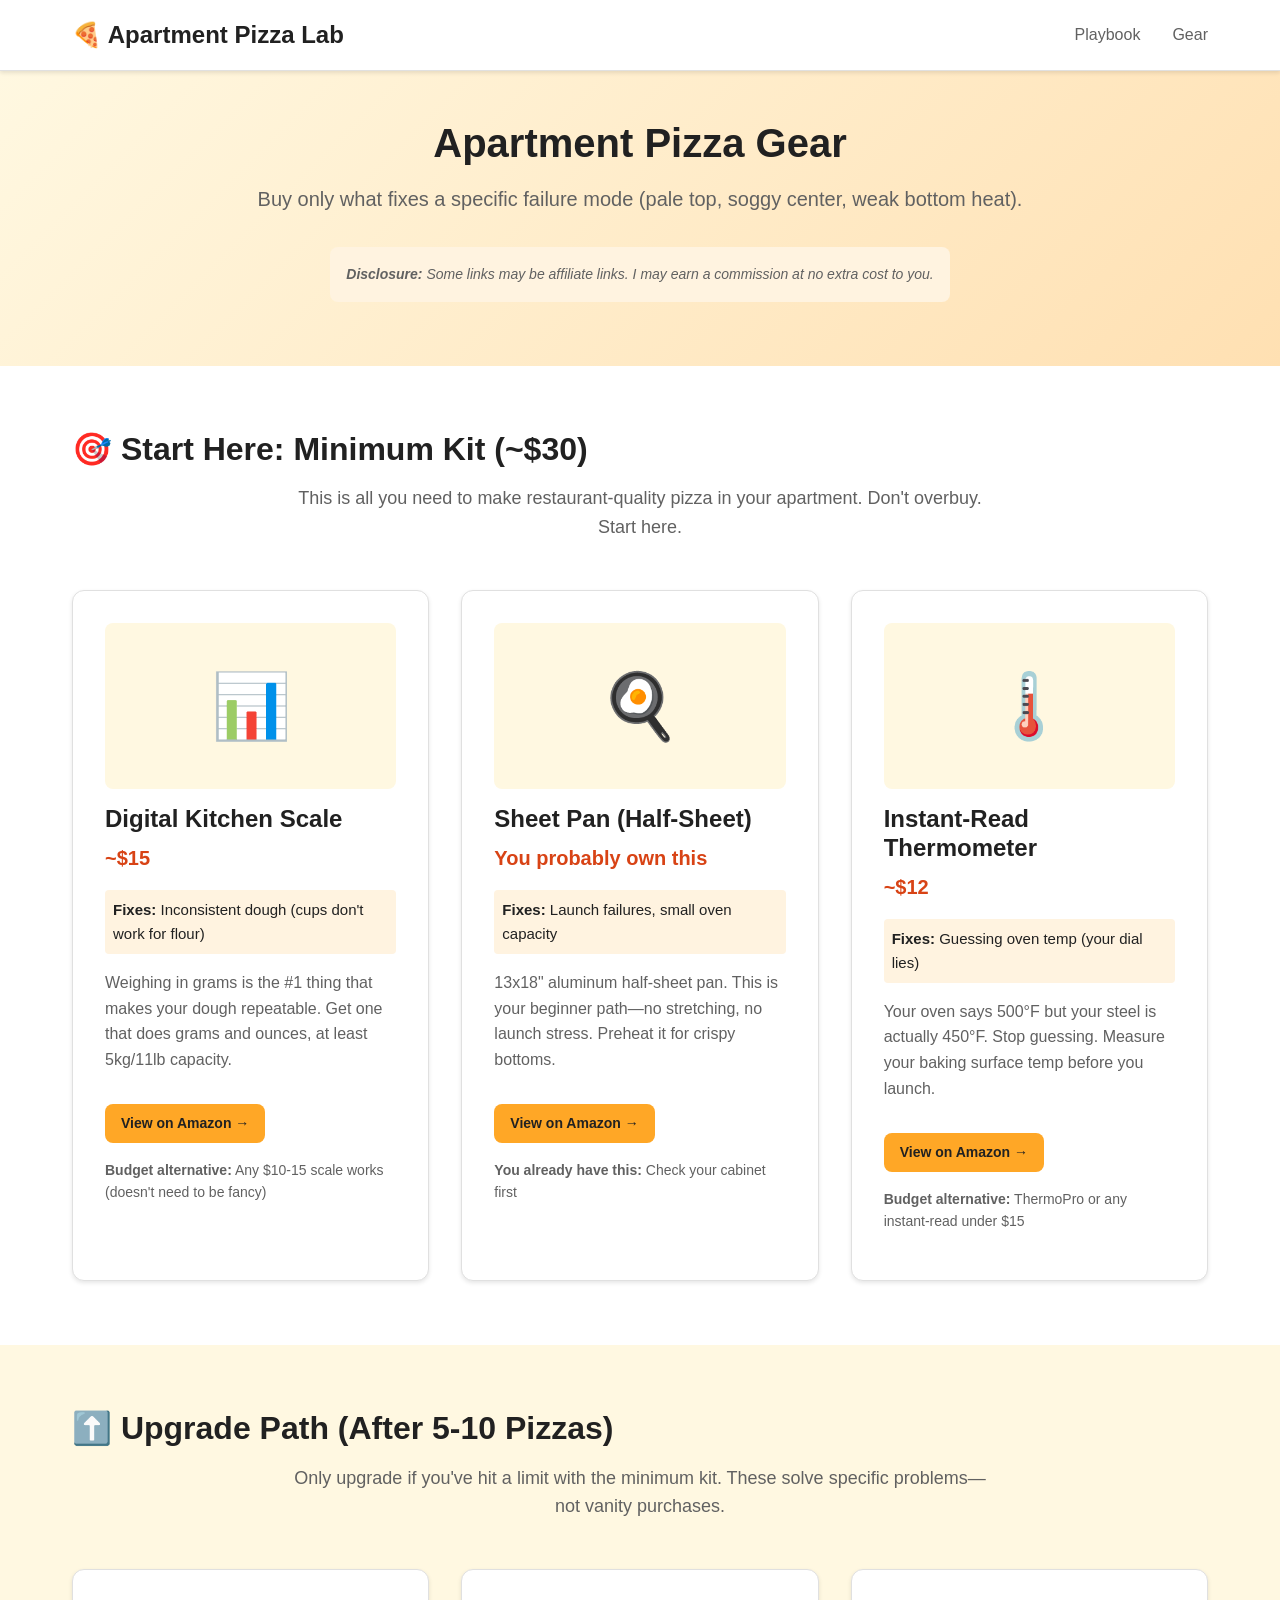
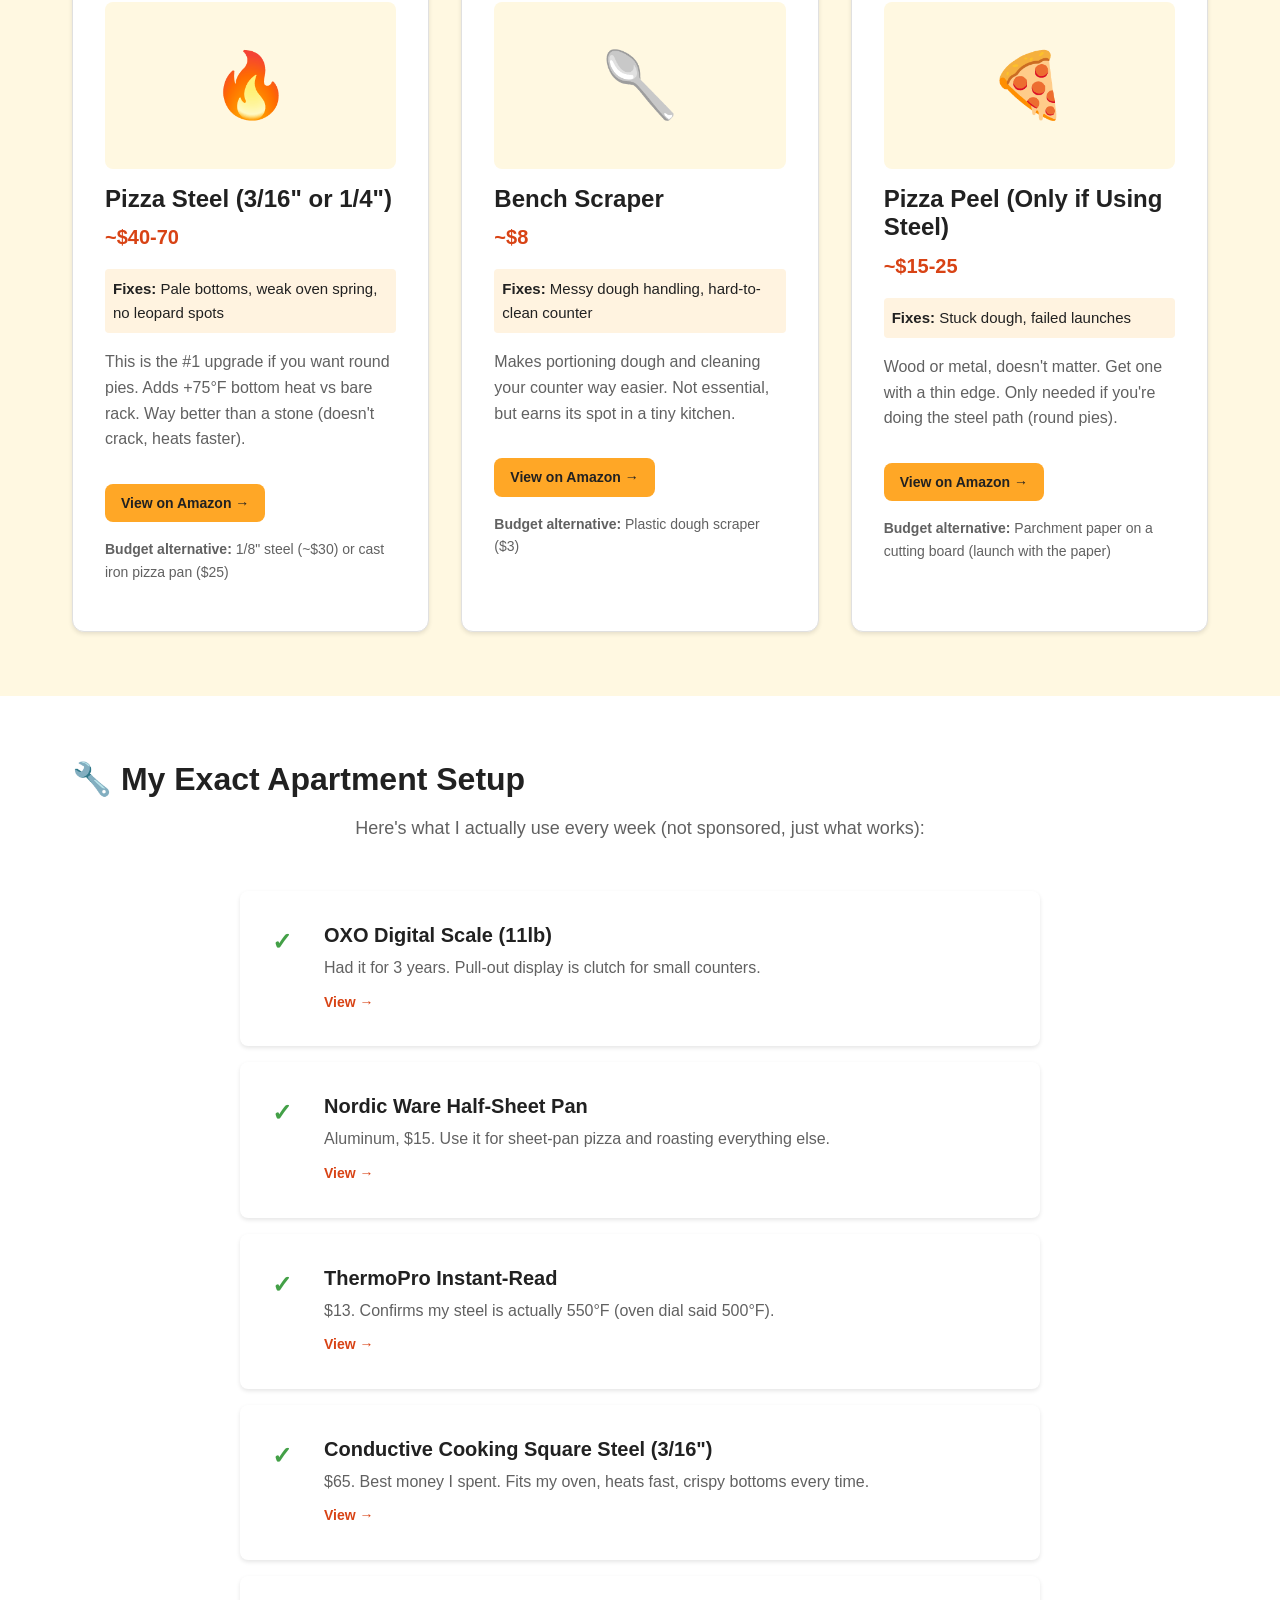
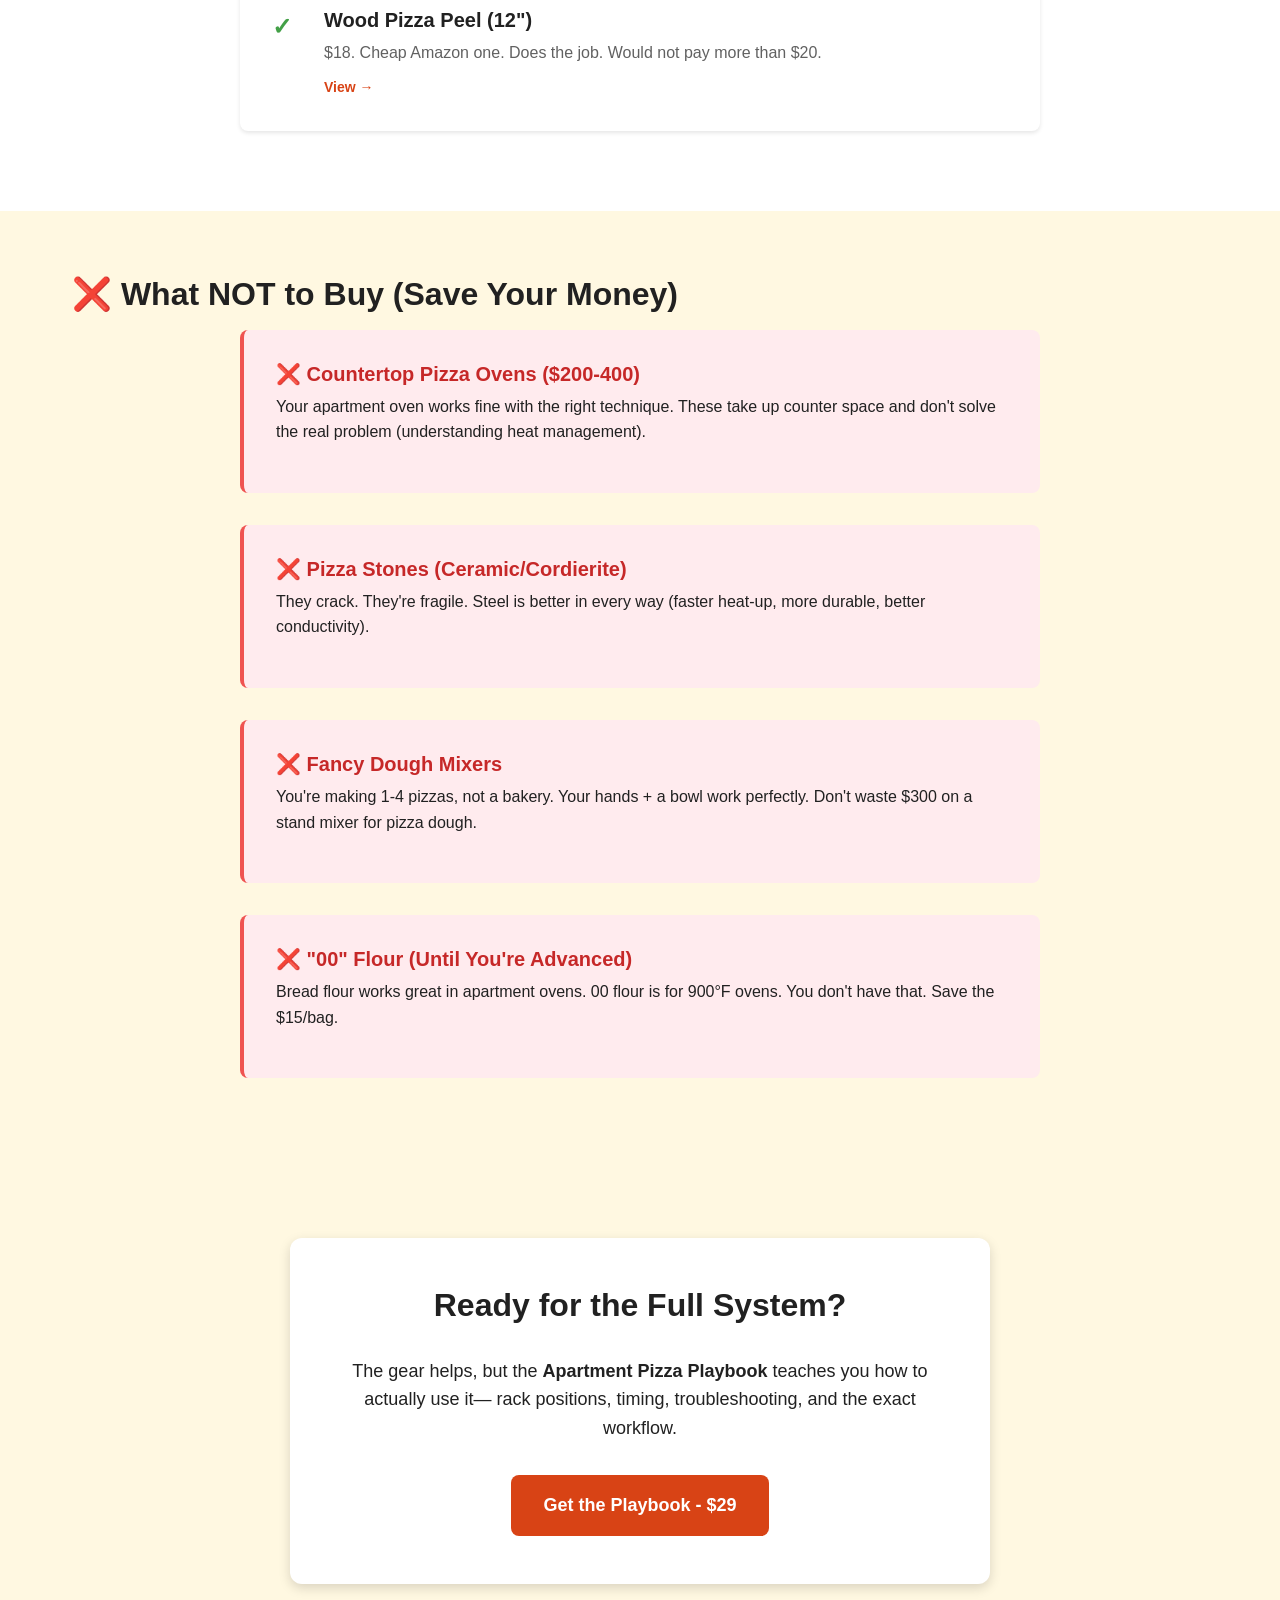
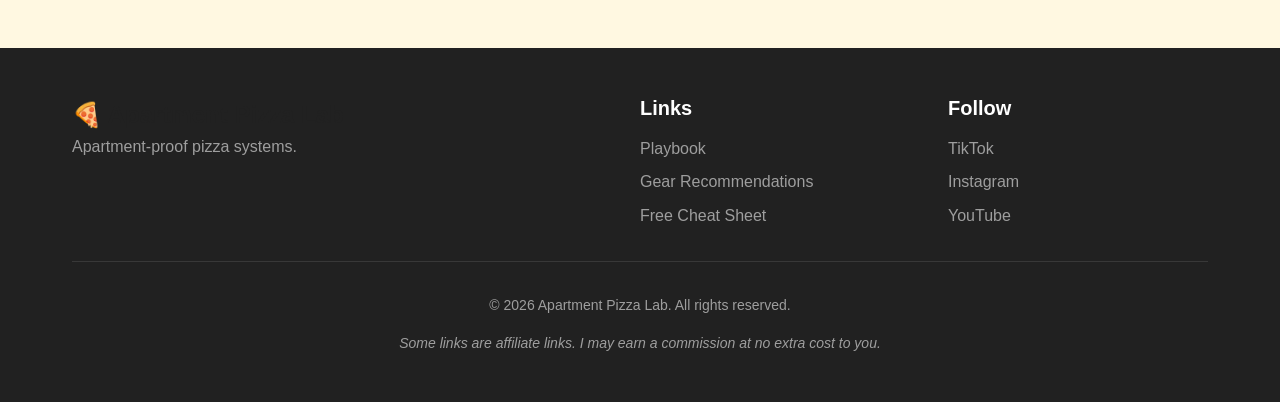
==== gear.html @ 5cd03884 "Initial commit: Apartment Pizza Lab website with Playbook sales page and gear recommendations" ====
<!DOCTYPE html>
<html lang="en">
<head>
    <meta charset="UTF-8">
    <meta name="viewport" content="width=device-width, initial-scale=1.0">
    <title>Apartment Pizza Gear - Minimal Kit + Upgrades</title>
    <meta name="description" content="Buy only what fixes a specific failure mode. Minimal apartment pizza gear organized by problem.">
    <link rel="stylesheet" href="css/styles.css">
</head>
<body>
    <!-- Header -->
    <header class="header">
        <div class="container">
            <div class="logo"><a href="index.html">🍕 Apartment Pizza Lab</a></div>
            <nav class="nav">
                <a href="index.html#playbook">Playbook</a>
                <a href="gear.html">Gear</a>
            </nav>
        </div>
    </header>

    <!-- Hero -->
    <section class="gear-hero">
        <div class="container">
            <h1>Apartment Pizza Gear</h1>
            <p class="subtitle">Buy only what fixes a specific failure mode (pale top, soggy center, weak bottom heat).</p>
            <p class="disclosure">
                <strong>Disclosure:</strong> Some links may be affiliate links. I may earn a commission at no extra cost to you.
            </p>
        </div>
    </section>

    <!-- Minimum Kit -->
    <section class="gear-section">
        <div class="container">
            <h2>🎯 Start Here: Minimum Kit (~$30)</h2>
            <p class="section-intro">
                This is all you need to make restaurant-quality pizza in your apartment.
                Don't overbuy. Start here.
            </p>

            <div class="gear-grid">
                <div class="gear-card">
                    <div class="gear-image-placeholder">📊</div>
                    <h3>Digital Kitchen Scale</h3>
                    <p class="gear-price">~$15</p>
                    <p class="gear-why"><strong>Fixes:</strong> Inconsistent dough (cups don't work for flour)</p>
                    <p class="gear-desc">
                        Weighing in grams is the #1 thing that makes your dough repeatable.
                        Get one that does grams and ounces, at least 5kg/11lb capacity.
                    </p>
                    <a href="#" class="btn btn-small btn-affiliate" data-gear="scale">View on Amazon →</a>
                    <p class="gear-alt"><strong>Budget alternative:</strong> Any $10-15 scale works (doesn't need to be fancy)</p>
                </div>

                <div class="gear-card">
                    <div class="gear-image-placeholder">🍳</div>
                    <h3>Sheet Pan (Half-Sheet)</h3>
                    <p class="gear-price">You probably own this</p>
                    <p class="gear-why"><strong>Fixes:</strong> Launch failures, small oven capacity</p>
                    <p class="gear-desc">
                        13x18" aluminum half-sheet pan. This is your beginner path—no stretching, no launch stress.
                        Preheat it for crispy bottoms.
                    </p>
                    <a href="#" class="btn btn-small btn-affiliate" data-gear="sheet-pan">View on Amazon →</a>
                    <p class="gear-alt"><strong>You already have this:</strong> Check your cabinet first</p>
                </div>

                <div class="gear-card">
                    <div class="gear-image-placeholder">🌡️</div>
                    <h3>Instant-Read Thermometer</h3>
                    <p class="gear-price">~$12</p>
                    <p class="gear-why"><strong>Fixes:</strong> Guessing oven temp (your dial lies)</p>
                    <p class="gear-desc">
                        Your oven says 500°F but your steel is actually 450°F. Stop guessing.
                        Measure your baking surface temp before you launch.
                    </p>
                    <a href="#" class="btn btn-small btn-affiliate" data-gear="thermometer">View on Amazon →</a>
                    <p class="gear-alt"><strong>Budget alternative:</strong> ThermoPro or any instant-read under $15</p>
                </div>
            </div>
        </div>
    </section>

    <!-- Upgrade Path -->
    <section class="gear-section gear-section-alt">
        <div class="container">
            <h2>⬆️ Upgrade Path (After 5-10 Pizzas)</h2>
            <p class="section-intro">
                Only upgrade if you've hit a limit with the minimum kit.
                These solve specific problems—not vanity purchases.
            </p>

            <div class="gear-grid">
                <div class="gear-card">
                    <div class="gear-image-placeholder">🔥</div>
                    <h3>Pizza Steel (3/16" or 1/4")</h3>
                    <p class="gear-price">~$40-70</p>
                    <p class="gear-why"><strong>Fixes:</strong> Pale bottoms, weak oven spring, no leopard spots</p>
                    <p class="gear-desc">
                        This is the #1 upgrade if you want round pies. Adds +75°F bottom heat vs bare rack.
                        Way better than a stone (doesn't crack, heats faster).
                    </p>
                    <a href="#" class="btn btn-small btn-affiliate" data-gear="steel">View on Amazon →</a>
                    <p class="gear-alt"><strong>Budget alternative:</strong> 1/8" steel (~$30) or cast iron pizza pan ($25)</p>
                </div>

                <div class="gear-card">
                    <div class="gear-image-placeholder">🥄</div>
                    <h3>Bench Scraper</h3>
                    <p class="gear-price">~$8</p>
                    <p class="gear-why"><strong>Fixes:</strong> Messy dough handling, hard-to-clean counter</p>
                    <p class="gear-desc">
                        Makes portioning dough and cleaning your counter way easier.
                        Not essential, but earns its spot in a tiny kitchen.
                    </p>
                    <a href="#" class="btn btn-small btn-affiliate" data-gear="bench-scraper">View on Amazon →</a>
                    <p class="gear-alt"><strong>Budget alternative:</strong> Plastic dough scraper ($3)</p>
                </div>

                <div class="gear-card">
                    <div class="gear-image-placeholder">🍕</div>
                    <h3>Pizza Peel (Only if Using Steel)</h3>
                    <p class="gear-price">~$15-25</p>
                    <p class="gear-why"><strong>Fixes:</strong> Stuck dough, failed launches</p>
                    <p class="gear-desc">
                        Wood or metal, doesn't matter. Get one with a thin edge.
                        Only needed if you're doing the steel path (round pies).
                    </p>
                    <a href="#" class="btn btn-small btn-affiliate" data-gear="peel">View on Amazon →</a>
                    <p class="gear-alt"><strong>Budget alternative:</strong> Parchment paper on a cutting board (launch with the paper)</p>
                </div>
            </div>
        </div>
    </section>

    <!-- My Exact Setup -->
    <section class="gear-section">
        <div class="container">
            <h2>🔧 My Exact Apartment Setup</h2>
            <p class="section-intro">
                Here's what I actually use every week (not sponsored, just what works):
            </p>

            <div class="setup-list">
                <div class="setup-item">
                    <div class="setup-icon">✓</div>
                    <div class="setup-details">
                        <h4>OXO Digital Scale (11lb)</h4>
                        <p>Had it for 3 years. Pull-out display is clutch for small counters.</p>
                        <a href="#" class="setup-link" data-gear="oxo-scale">View →</a>
                    </div>
                </div>

                <div class="setup-item">
                    <div class="setup-icon">✓</div>
                    <div class="setup-details">
                        <h4>Nordic Ware Half-Sheet Pan</h4>
                        <p>Aluminum, $15. Use it for sheet-pan pizza and roasting everything else.</p>
                        <a href="#" class="setup-link" data-gear="nordic-pan">View →</a>
                    </div>
                </div>

                <div class="setup-item">
                    <div class="setup-icon">✓</div>
                    <div class="setup-details">
                        <h4>ThermoPro Instant-Read</h4>
                        <p>$13. Confirms my steel is actually 550°F (oven dial said 500°F).</p>
                        <a href="#" class="setup-link" data-gear="thermopro">View →</a>
                    </div>
                </div>

                <div class="setup-item">
                    <div class="setup-icon">✓</div>
                    <div class="setup-details">
                        <h4>Conductive Cooking Square Steel (3/16")</h4>
                        <p>$65. Best money I spent. Fits my oven, heats fast, crispy bottoms every time.</p>
                        <a href="#" class="setup-link" data-gear="steel-square">View →</a>
                    </div>
                </div>

                <div class="setup-item">
                    <div class="setup-icon">✓</div>
                    <div class="setup-details">
                        <h4>Wood Pizza Peel (12")</h4>
                        <p>$18. Cheap Amazon one. Does the job. Would not pay more than $20.</p>
                        <a href="#" class="setup-link" data-gear="wood-peel">View →</a>
                    </div>
                </div>
            </div>
        </div>
    </section>

    <!-- What NOT to Buy -->
    <section class="gear-section gear-section-alt">
        <div class="container">
            <h2>❌ What NOT to Buy (Save Your Money)</h2>

            <div class="avoid-list">
                <div class="avoid-item">
                    <h4>❌ Countertop Pizza Ovens ($200-400)</h4>
                    <p>
                        Your apartment oven works fine with the right technique. These take up counter space
                        and don't solve the real problem (understanding heat management).
                    </p>
                </div>

                <div class="avoid-item">
                    <h4>❌ Pizza Stones (Ceramic/Cordierite)</h4>
                    <p>
                        They crack. They're fragile. Steel is better in every way (faster heat-up, more durable, better conductivity).
                    </p>
                </div>

                <div class="avoid-item">
                    <h4>❌ Fancy Dough Mixers</h4>
                    <p>
                        You're making 1-4 pizzas, not a bakery. Your hands + a bowl work perfectly.
                        Don't waste $300 on a stand mixer for pizza dough.
                    </p>
                </div>

                <div class="avoid-item">
                    <h4>❌ "00" Flour (Until You're Advanced)</h4>
                    <p>
                        Bread flour works great in apartment ovens. 00 flour is for 900°F ovens.
                        You don't have that. Save the $15/bag.
                    </p>
                </div>
            </div>
        </div>
    </section>

    <!-- CTA to Playbook -->
    <section class="gear-cta">
        <div class="container">
            <div class="cta-card">
                <h2>Ready for the Full System?</h2>
                <p>
                    The gear helps, but the <strong>Apartment Pizza Playbook</strong> teaches you how to actually use it—
                    rack positions, timing, troubleshooting, and the exact workflow.
                </p>
                <a href="index.html#playbook" class="btn btn-primary btn-large">Get the Playbook - $29</a>
            </div>
        </div>
    </section>

    <!-- Footer -->
    <footer class="footer">
        <div class="container">
            <div class="footer-content">
                <div class="footer-brand">
                    <div class="logo">🍕 Apartment Pizza Lab</div>
                    <p>Apartment-proof pizza systems.</p>
                </div>
                <div class="footer-links">
                    <h4>Links</h4>
                    <a href="index.html#playbook">Playbook</a>
                    <a href="gear.html">Gear Recommendations</a>
                    <a href="index.html#free-guide">Free Cheat Sheet</a>
                </div>
                <div class="footer-social">
                    <h4>Follow</h4>
                    <a href="#">TikTok</a>
                    <a href="#">Instagram</a>
                    <a href="#">YouTube</a>
                </div>
            </div>
            <div class="footer-bottom">
                <p>&copy; 2026 Apartment Pizza Lab. All rights reserved.</p>
                <p class="footer-disclosure">
                    Some links are affiliate links. I may earn a commission at no extra cost to you.
                </p>
            </div>
        </div>
    </footer>

    <script src="js/main.js"></script>
</body>
</html>
---- css/styles.css ----
/* ===========================
   RESET & BASE STYLES
   =========================== */

* {
    margin: 0;
    padding: 0;
    box-sizing: border-box;
}

:root {
    /* Colors - Pizza-inspired warm palette */
    --primary: #D84315;        /* Tomato red */
    --primary-dark: #BF360C;   /* Deep red */
    --secondary: #FFA726;      /* Crust gold */
    --bg-light: #FFF8E1;       /* Creamy background */
    --bg-white: #FFFFFF;
    --text-dark: #212121;
    --text-gray: #616161;
    --text-light: #9E9E9E;
    --border: #E0E0E0;
    --success: #43A047;

    /* Typography */
    --font-sans: -apple-system, BlinkMacSystemFont, "Segoe UI", Roboto, "Helvetica Neue", Arial, sans-serif;
    --font-display: "Helvetica Neue", Arial, sans-serif;

    /* Spacing */
    --spacing-xs: 0.5rem;
    --spacing-sm: 1rem;
    --spacing-md: 2rem;
    --spacing-lg: 3rem;
    --spacing-xl: 4rem;

    /* Border radius */
    --radius-sm: 4px;
    --radius-md: 8px;
    --radius-lg: 12px;

    /* Shadows */
    --shadow-sm: 0 2px 4px rgba(0,0,0,0.1);
    --shadow-md: 0 4px 12px rgba(0,0,0,0.15);
    --shadow-lg: 0 8px 24px rgba(0,0,0,0.2);
}

body {
    font-family: var(--font-sans);
    color: var(--text-dark);
    line-height: 1.6;
    background: var(--bg-white);
}

.container {
    max-width: 1200px;
    margin: 0 auto;
    padding: 0 var(--spacing-md);
}

/* ===========================
   TYPOGRAPHY
   =========================== */

h1, h2, h3, h4 {
    font-family: var(--font-display);
    font-weight: 700;
    line-height: 1.2;
    margin-bottom: var(--spacing-sm);
}

h1 { font-size: 2.5rem; }
h2 { font-size: 2rem; }
h3 { font-size: 1.5rem; }
h4 { font-size: 1.25rem; }

p {
    margin-bottom: var(--spacing-sm);
}

a {
    color: var(--primary);
    text-decoration: none;
}

a:hover {
    text-decoration: underline;
}

/* ===========================
   HEADER
   =========================== */

.header {
    background: var(--bg-white);
    border-bottom: 1px solid var(--border);
    padding: var(--spacing-sm) 0;
    position: sticky;
    top: 0;
    z-index: 100;
    box-shadow: var(--shadow-sm);
}

.header .container {
    display: flex;
    justify-content: space-between;
    align-items: center;
}

.logo {
    font-size: 1.5rem;
    font-weight: 700;
    color: var(--text-dark);
}

.logo a {
    color: var(--text-dark);
    text-decoration: none;
}

.nav {
    display: flex;
    gap: var(--spacing-md);
}

.nav a {
    color: var(--text-gray);
    font-weight: 500;
    text-decoration: none;
    transition: color 0.2s;
}

.nav a:hover {
    color: var(--primary);
    text-decoration: none;
}

/* ===========================
   BUTTONS
   =========================== */

.btn {
    display: inline-block;
    padding: 0.75rem 1.5rem;
    border-radius: var(--radius-md);
    font-weight: 600;
    text-align: center;
    cursor: pointer;
    transition: all 0.2s;
    text-decoration: none;
    border: none;
    font-size: 1rem;
}

.btn-primary {
    background: var(--primary);
    color: white;
}

.btn-primary:hover {
    background: var(--primary-dark);
    transform: translateY(-2px);
    box-shadow: var(--shadow-md);
    text-decoration: none;
}

.btn-secondary {
    background: transparent;
    color: var(--text-dark);
    border: 2px solid var(--text-dark);
}

.btn-secondary:hover {
    background: var(--text-dark);
    color: white;
    text-decoration: none;
}

.btn-large {
    padding: 1rem 2rem;
    font-size: 1.125rem;
}

.btn-small {
    padding: 0.5rem 1rem;
    font-size: 0.875rem;
}

.btn-affiliate {
    background: var(--secondary);
    color: var(--text-dark);
}

.btn-affiliate:hover {
    background: #FB8C00;
    text-decoration: none;
}

/* ===========================
   HERO SECTION
   =========================== */

.hero {
    background: linear-gradient(135deg, var(--bg-light) 0%, #FFE0B2 100%);
    padding: var(--spacing-xl) 0;
    text-align: center;
}

.hero-title {
    font-size: 3rem;
    margin-bottom: var(--spacing-md);
    line-height: 1.1;
}

.hero-title .highlight {
    color: var(--primary);
}

.hero-subtitle {
    font-size: 1.25rem;
    color: var(--text-gray);
    max-width: 700px;
    margin: 0 auto var(--spacing-lg);
}

.hero-cta {
    display: flex;
    gap: var(--spacing-sm);
    justify-content: center;
    flex-wrap: wrap;
}

/* ===========================
   PROBLEM SECTION
   =========================== */

.problem {
    padding: var(--spacing-xl) 0;
    background: var(--bg-white);
}

.problem h2 {
    text-align: center;
    margin-bottom: var(--spacing-lg);
}

.problem-grid {
    display: grid;
    grid-template-columns: repeat(auto-fit, minmax(280px, 1fr));
    gap: var(--spacing-md);
    margin-bottom: var(--spacing-lg);
}

.problem-card {
    background: var(--bg-light);
    padding: var(--spacing-md);
    border-radius: var(--radius-lg);
    text-align: center;
}

.problem-icon {
    font-size: 3rem;
    margin-bottom: var(--spacing-sm);
}

.problem-card h3 {
    color: var(--primary);
    margin-bottom: var(--spacing-sm);
}

.problem-truth {
    text-align: center;
    font-size: 1.125rem;
    max-width: 800px;
    margin: 0 auto;
    padding: var(--spacing-md);
    background: #FFF3E0;
    border-left: 4px solid var(--secondary);
    border-radius: var(--radius-md);
}

/* ===========================
   PLAYBOOK SECTION
   =========================== */

.playbook {
    padding: var(--spacing-xl) 0;
    background: var(--bg-light);
}

.playbook-content {
    display: grid;
    grid-template-columns: 2fr 1fr;
    gap: var(--spacing-lg);
}

.tag {
    display: inline-block;
    background: var(--success);
    color: white;
    padding: 0.25rem 0.75rem;
    border-radius: var(--radius-sm);
    font-size: 0.875rem;
    font-weight: 600;
    margin-bottom: var(--spacing-sm);
}

.playbook-description {
    font-size: 1.25rem;
    color: var(--text-gray);
    margin-bottom: var(--spacing-md);
}

.playbook-features {
    list-style: none;
    margin-bottom: var(--spacing-lg);
}

.playbook-features li {
    margin-bottom: var(--spacing-sm);
    font-size: 1.0625rem;
}

.playbook-cta {
    margin-top: var(--spacing-md);
}

.playbook-guarantee {
    margin-top: var(--spacing-sm);
    font-size: 0.875rem;
    color: var(--text-gray);
    font-style: italic;
}

.playbook-preview {
    background: white;
    padding: var(--spacing-md);
    border-radius: var(--radius-lg);
    box-shadow: var(--shadow-md);
}

.preview-card h4 {
    margin-bottom: var(--spacing-sm);
    color: var(--primary);
}

.preview-card ul {
    list-style: none;
    padding-left: 0;
}

.preview-card li {
    padding: 0.5rem 0;
    border-bottom: 1px solid var(--border);
}

.preview-card li:last-child {
    border-bottom: none;
}

/* ===========================
   RESULTS / COMPARISON
   =========================== */

.results {
    padding: var(--spacing-xl) 0;
    background: white;
}

.results h2 {
    text-align: center;
    margin-bottom: var(--spacing-lg);
}

.comparison {
    display: grid;
    grid-template-columns: 1fr 1fr;
    gap: var(--spacing-md);
    max-width: 900px;
    margin: 0 auto;
}

.comparison-before,
.comparison-after {
    padding: var(--spacing-md);
    border-radius: var(--radius-lg);
}

.comparison-before {
    background: #FFEBEE;
    border: 2px solid #EF5350;
}

.comparison-after {
    background: #E8F5E9;
    border: 2px solid var(--success);
}

.comparison-label {
    font-weight: 700;
    font-size: 1.25rem;
    margin-bottom: var(--spacing-sm);
    text-transform: uppercase;
    letter-spacing: 0.05em;
}

.comparison p {
    margin-bottom: 0.5rem;
    font-size: 1.0625rem;
}

/* ===========================
   OPT-IN SECTION
   =========================== */

.optin {
    padding: var(--spacing-xl) 0;
    background: var(--text-dark);
    color: white;
}

.optin-card {
    max-width: 600px;
    margin: 0 auto;
    text-align: center;
}

.optin-card h2 {
    color: white;
}

.optin-form {
    display: flex;
    gap: var(--spacing-sm);
    margin: var(--spacing-md) 0;
    flex-wrap: wrap;
}

.email-input {
    flex: 1;
    min-width: 250px;
    padding: 0.75rem 1rem;
    border: none;
    border-radius: var(--radius-md);
    font-size: 1rem;
}

.optin-privacy {
    font-size: 0.875rem;
    color: var(--text-light);
}

/* ===========================
   ABOUT SECTION
   =========================== */

.about {
    padding: var(--spacing-xl) 0;
    background: var(--bg-light);
    text-align: center;
}

.about h2 {
    margin-bottom: var(--spacing-md);
}

.about p {
    max-width: 700px;
    margin: 0 auto var(--spacing-md);
    font-size: 1.125rem;
}

/* ===========================
   GEAR PAGE STYLES
   =========================== */

.gear-hero {
    background: linear-gradient(135deg, var(--bg-light) 0%, #FFE0B2 100%);
    padding: var(--spacing-lg) 0;
    text-align: center;
}

.gear-hero h1 {
    margin-bottom: var(--spacing-sm);
}

.subtitle {
    font-size: 1.25rem;
    color: var(--text-gray);
    margin-bottom: var(--spacing-md);
}

.disclosure {
    font-size: 0.875rem;
    color: var(--text-gray);
    font-style: italic;
    background: #FFF3E0;
    padding: var(--spacing-sm);
    border-radius: var(--radius-md);
    display: inline-block;
}

.gear-section {
    padding: var(--spacing-xl) 0;
}

.gear-section-alt {
    background: var(--bg-light);
}

.section-intro {
    text-align: center;
    font-size: 1.125rem;
    color: var(--text-gray);
    max-width: 700px;
    margin: 0 auto var(--spacing-lg);
}

.gear-grid {
    display: grid;
    grid-template-columns: repeat(auto-fit, minmax(300px, 1fr));
    gap: var(--spacing-md);
}

.gear-card {
    background: white;
    padding: var(--spacing-md);
    border-radius: var(--radius-lg);
    box-shadow: var(--shadow-sm);
    border: 1px solid var(--border);
}

.gear-image-placeholder {
    font-size: 4rem;
    text-align: center;
    margin-bottom: var(--spacing-sm);
    background: var(--bg-light);
    padding: var(--spacing-md);
    border-radius: var(--radius-md);
}

.gear-card h3 {
    color: var(--text-dark);
    margin-bottom: var(--spacing-xs);
}

.gear-price {
    font-size: 1.25rem;
    font-weight: 700;
    color: var(--primary);
    margin-bottom: var(--spacing-sm);
}

.gear-why {
    margin-bottom: var(--spacing-sm);
    padding: var(--spacing-xs);
    background: #FFF3E0;
    border-radius: var(--radius-sm);
    font-size: 0.9375rem;
}

.gear-desc {
    margin-bottom: var(--spacing-md);
    color: var(--text-gray);
}

.gear-alt {
    margin-top: var(--spacing-sm);
    font-size: 0.875rem;
    color: var(--text-gray);
}

/* My Setup List */
.setup-list {
    max-width: 800px;
    margin: 0 auto;
}

.setup-item {
    display: flex;
    gap: var(--spacing-md);
    padding: var(--spacing-md);
    background: white;
    border-radius: var(--radius-md);
    margin-bottom: var(--spacing-sm);
    box-shadow: var(--shadow-sm);
}

.setup-icon {
    font-size: 1.5rem;
    color: var(--success);
    font-weight: 700;
}

.setup-details h4 {
    margin-bottom: var(--spacing-xs);
}

.setup-details p {
    color: var(--text-gray);
    margin-bottom: var(--spacing-xs);
}

.setup-link {
    font-size: 0.875rem;
    font-weight: 600;
}

/* What NOT to Buy */
.avoid-list {
    max-width: 800px;
    margin: 0 auto;
}

.avoid-item {
    padding: var(--spacing-md);
    background: #FFEBEE;
    border-left: 4px solid #EF5350;
    border-radius: var(--radius-md);
    margin-bottom: var(--spacing-md);
}

.avoid-item h4 {
    color: #C62828;
    margin-bottom: var(--spacing-xs);
}

/* Gear CTA */
.gear-cta {
    padding: var(--spacing-xl) 0;
    background: var(--bg-light);
}

.cta-card {
    max-width: 700px;
    margin: 0 auto;
    text-align: center;
    background: white;
    padding: var(--spacing-lg);
    border-radius: var(--radius-lg);
    box-shadow: var(--shadow-md);
}

.cta-card h2 {
    margin-bottom: var(--spacing-md);
}

.cta-card p {
    margin-bottom: var(--spacing-md);
    font-size: 1.125rem;
}

/* ===========================
   FOOTER
   =========================== */

.footer {
    background: var(--text-dark);
    color: white;
    padding: var(--spacing-lg) 0 var(--spacing-md);
}

.footer-content {
    display: grid;
    grid-template-columns: 2fr 1fr 1fr;
    gap: var(--spacing-lg);
    margin-bottom: var(--spacing-md);
    padding-bottom: var(--spacing-md);
    border-bottom: 1px solid rgba(255,255,255,0.1);
}

.footer-brand p {
    color: var(--text-light);
}

.footer-links,
.footer-social {
    display: flex;
    flex-direction: column;
    gap: var(--spacing-xs);
}

.footer-links h4,
.footer-social h4 {
    margin-bottom: var(--spacing-xs);
    color: white;
}

.footer a {
    color: var(--text-light);
    transition: color 0.2s;
}

.footer a:hover {
    color: white;
}

.footer-bottom {
    text-align: center;
    color: var(--text-light);
    font-size: 0.875rem;
}

.footer-disclosure {
    margin-top: var(--spacing-xs);
    font-style: italic;
}

/* ===========================
   MOBILE RESPONSIVE
   =========================== */

@media (max-width: 768px) {
    h1 { font-size: 2rem; }
    h2 { font-size: 1.5rem; }

    .hero-title {
        font-size: 2rem;
    }

    .hero-cta {
        flex-direction: column;
    }

    .btn {
        width: 100%;
    }

    .playbook-content {
        grid-template-columns: 1fr;
    }

    .comparison {
        grid-template-columns: 1fr;
    }

    .optin-form {
        flex-direction: column;
    }

    .email-input {
        width: 100%;
    }

    .footer-content {
        grid-template-columns: 1fr;
    }

    .nav {
        gap: var(--spacing-sm);
    }

    .gear-grid {
        grid-template-columns: 1fr;
    }
}

@media (max-width: 480px) {
    :root {
        --spacing-md: 1rem;
        --spacing-lg: 2rem;
        --spacing-xl: 3rem;
    }

    .container {
        padding: 0 var(--spacing-sm);
    }
}
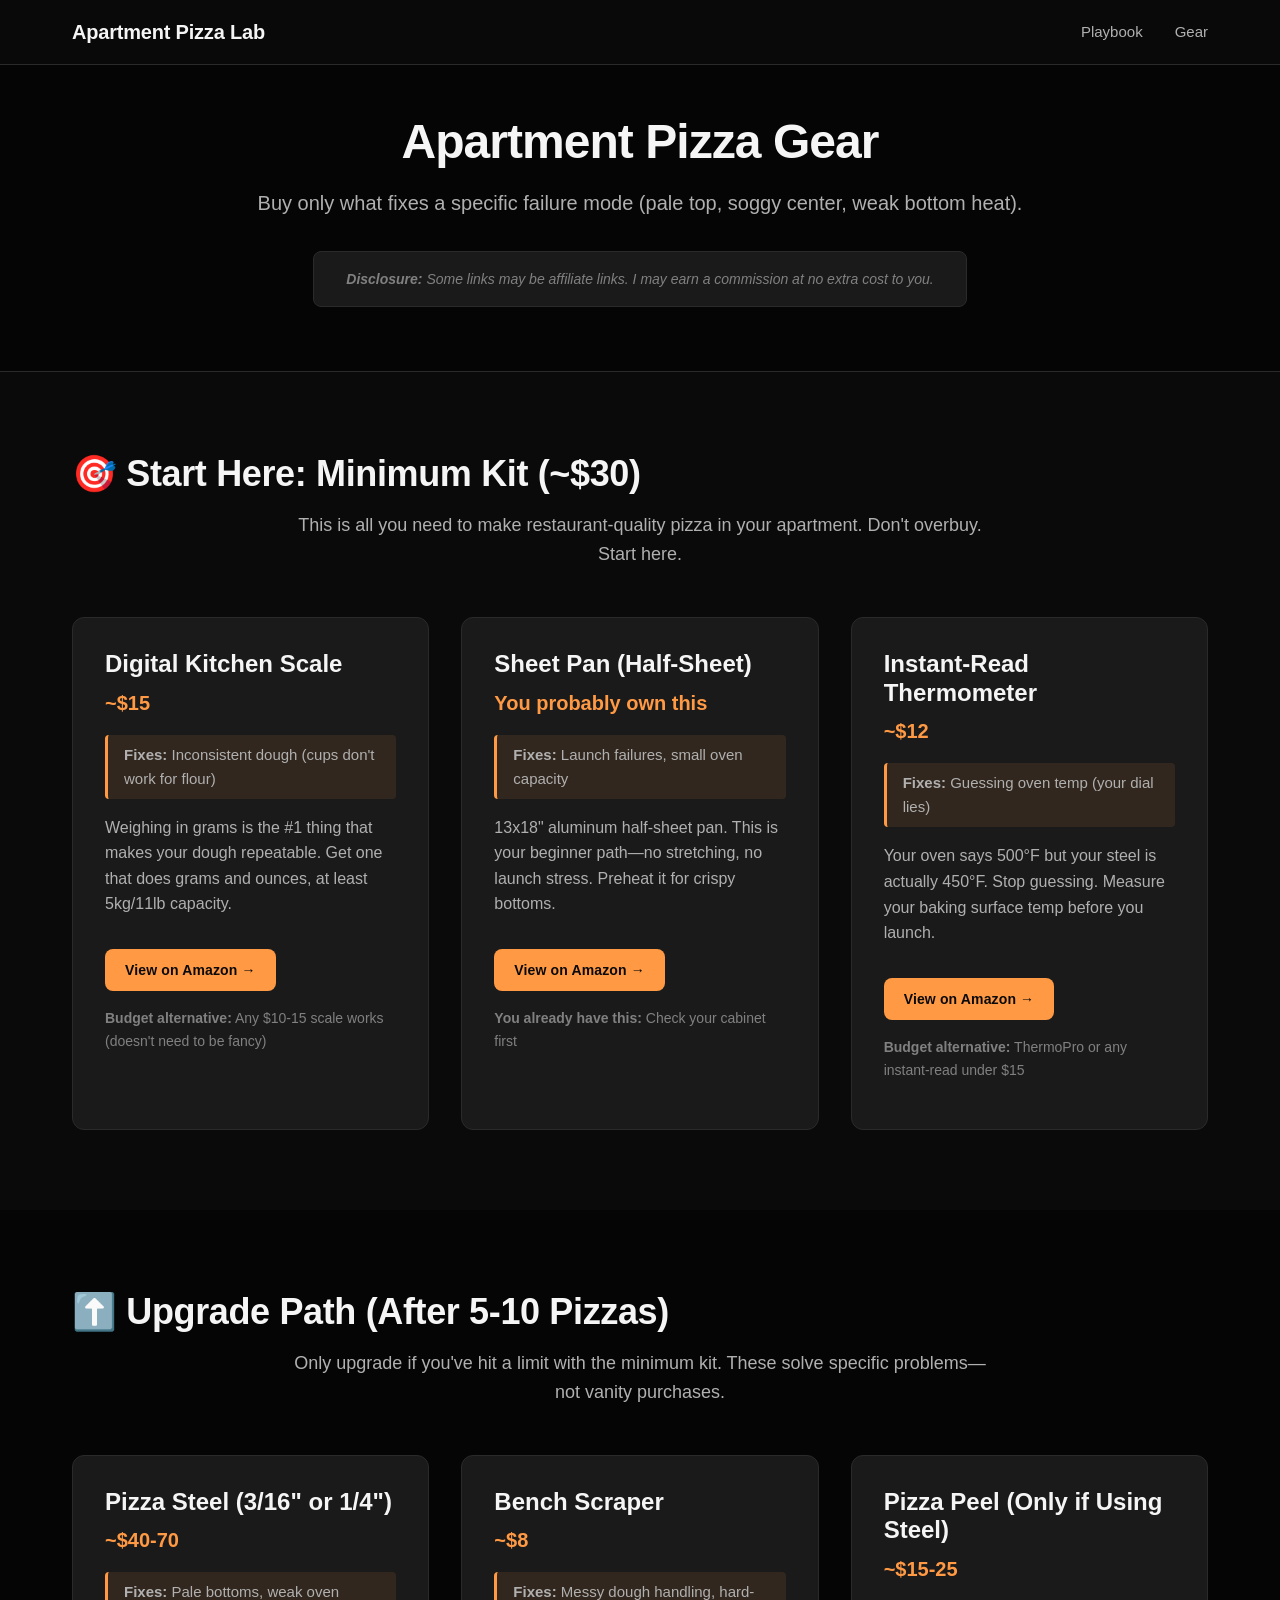
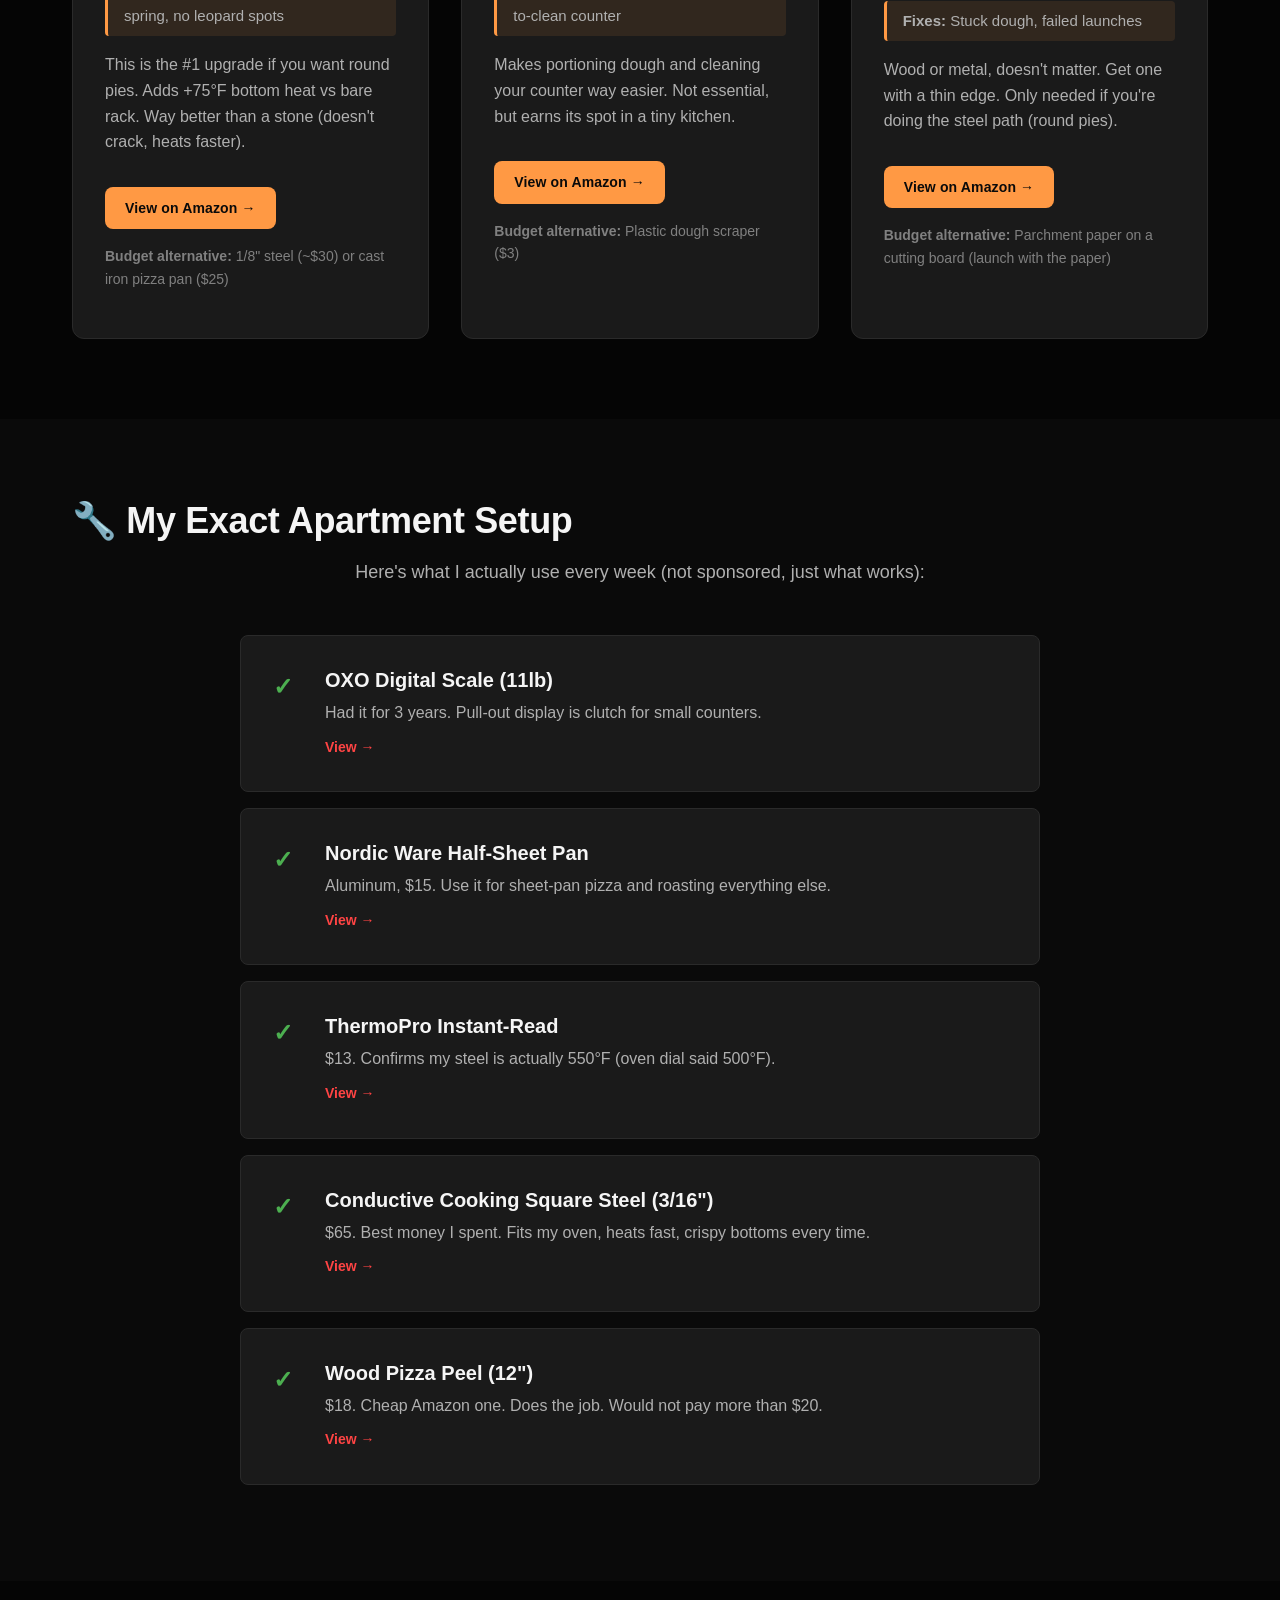
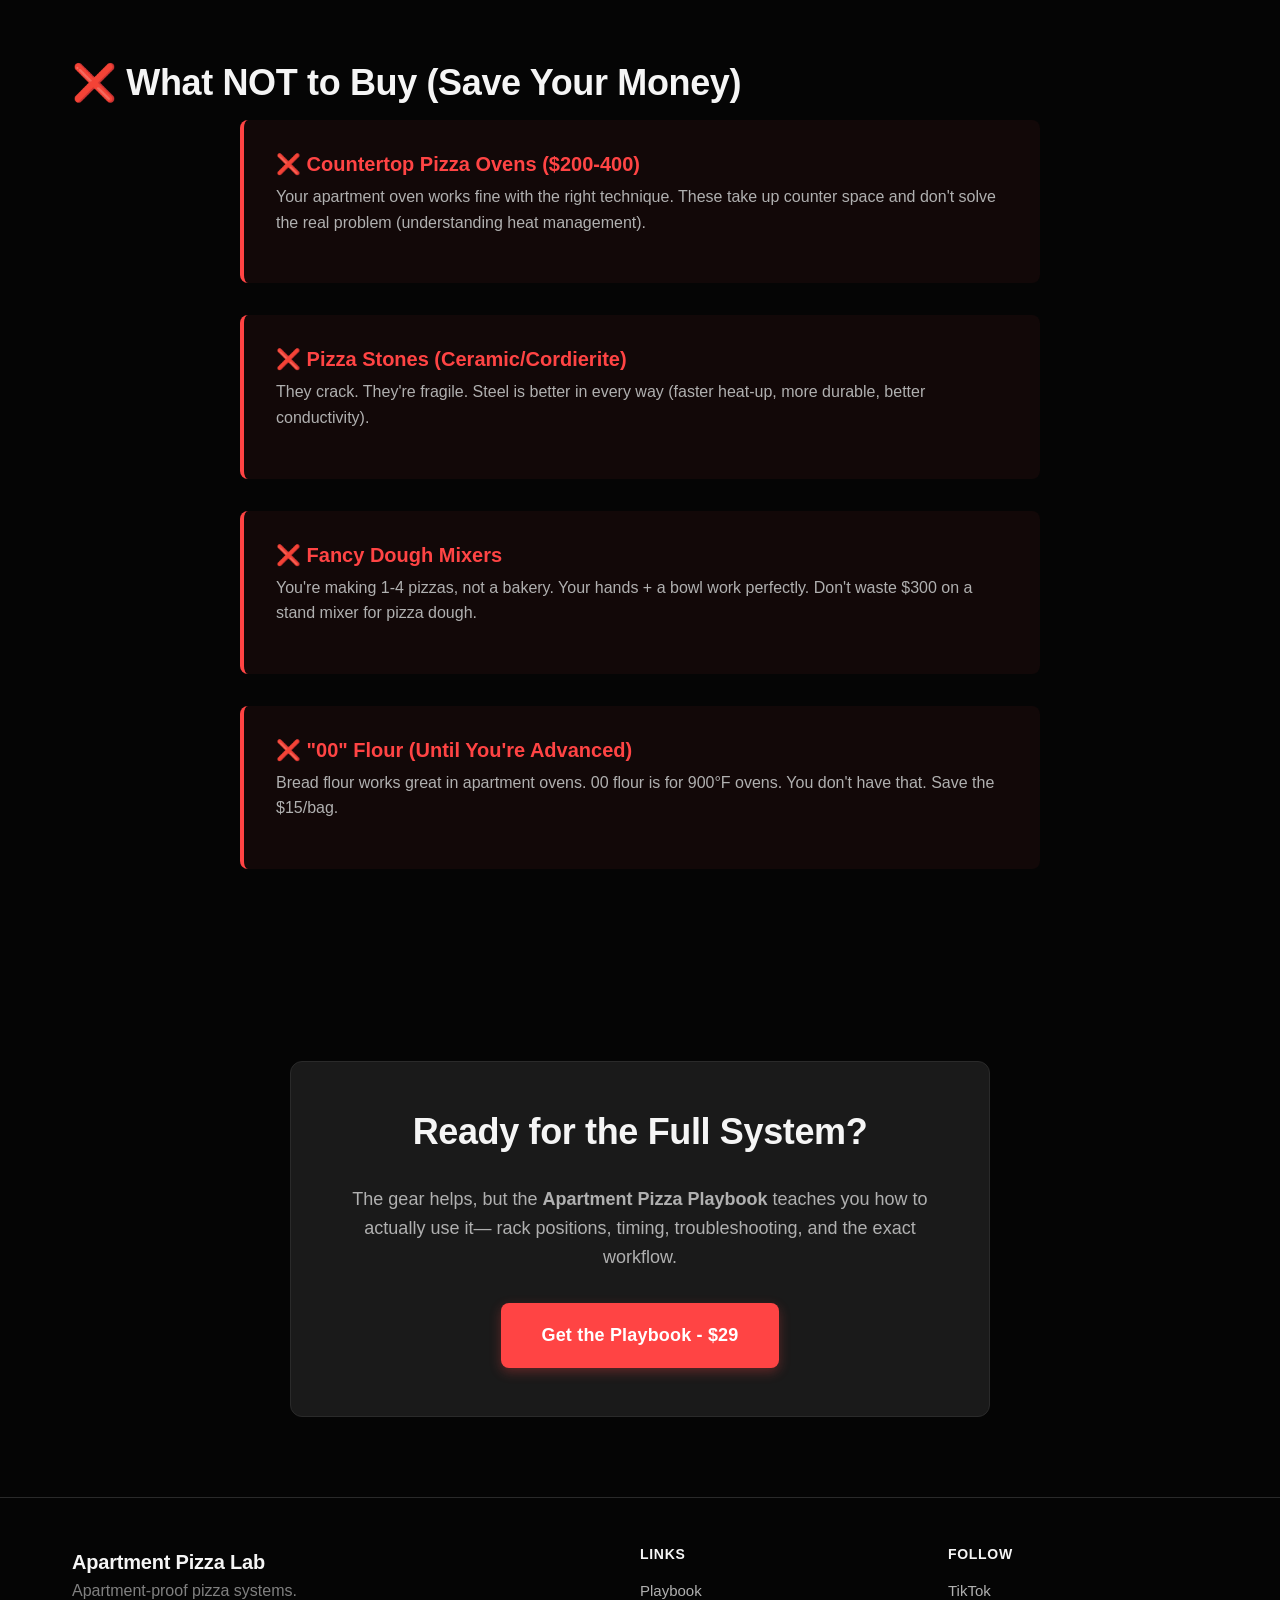
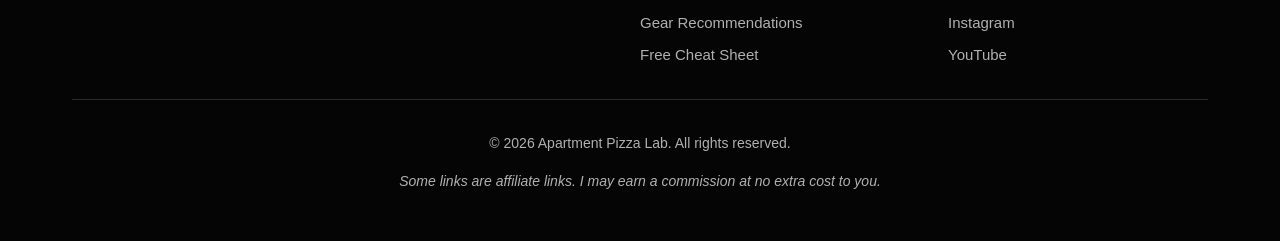
==== commit 1cfe630e: "Redesign: Dark theme, video hero background, removed all emojis, premium aesthetic" ====
--- a/gear.html
+++ b/gear.html
@@ -11,7 +11,7 @@
     <!-- Header -->
     <header class="header">
         <div class="container">
-            <div class="logo"><a href="index.html">🍕 Apartment Pizza Lab</a></div>
+            <div class="logo"><a href="index.html">Apartment Pizza Lab</a></div>
             <nav class="nav">
                 <a href="index.html#playbook">Playbook</a>
                 <a href="gear.html">Gear</a>
@@ -41,7 +41,6 @@
 
             <div class="gear-grid">
                 <div class="gear-card">
-                    <div class="gear-image-placeholder">📊</div>
                     <h3>Digital Kitchen Scale</h3>
                     <p class="gear-price">~$15</p>
                     <p class="gear-why"><strong>Fixes:</strong> Inconsistent dough (cups don't work for flour)</p>
@@ -54,7 +53,6 @@
                 </div>
 
                 <div class="gear-card">
-                    <div class="gear-image-placeholder">🍳</div>
                     <h3>Sheet Pan (Half-Sheet)</h3>
                     <p class="gear-price">You probably own this</p>
                     <p class="gear-why"><strong>Fixes:</strong> Launch failures, small oven capacity</p>
@@ -67,7 +65,6 @@
                 </div>
 
                 <div class="gear-card">
-                    <div class="gear-image-placeholder">🌡️</div>
                     <h3>Instant-Read Thermometer</h3>
                     <p class="gear-price">~$12</p>
                     <p class="gear-why"><strong>Fixes:</strong> Guessing oven temp (your dial lies)</p>
@@ -93,7 +90,6 @@
 
             <div class="gear-grid">
                 <div class="gear-card">
-                    <div class="gear-image-placeholder">🔥</div>
                     <h3>Pizza Steel (3/16" or 1/4")</h3>
                     <p class="gear-price">~$40-70</p>
                     <p class="gear-why"><strong>Fixes:</strong> Pale bottoms, weak oven spring, no leopard spots</p>
@@ -106,7 +102,6 @@
                 </div>
 
                 <div class="gear-card">
-                    <div class="gear-image-placeholder">🥄</div>
                     <h3>Bench Scraper</h3>
                     <p class="gear-price">~$8</p>
                     <p class="gear-why"><strong>Fixes:</strong> Messy dough handling, hard-to-clean counter</p>
@@ -119,7 +114,6 @@
                 </div>
 
                 <div class="gear-card">
-                    <div class="gear-image-placeholder">🍕</div>
                     <h3>Pizza Peel (Only if Using Steel)</h3>
                     <p class="gear-price">~$15-25</p>
                     <p class="gear-why"><strong>Fixes:</strong> Stuck dough, failed launches</p>
@@ -250,7 +244,7 @@
         <div class="container">
             <div class="footer-content">
                 <div class="footer-brand">
-                    <div class="logo">🍕 Apartment Pizza Lab</div>
+                    <div class="logo">Apartment Pizza Lab</div>
                     <p>Apartment-proof pizza systems.</p>
                 </div>
                 <div class="footer-links">
--- a/css/styles.css
+++ b/css/styles.css
@@ -9,28 +9,35 @@
 }
 
 :root {
-    /* Colors - Pizza-inspired warm palette */
-    --primary: #D84315;        /* Tomato red */
-    --primary-dark: #BF360C;   /* Deep red */
-    --secondary: #FFA726;      /* Crust gold */
-    --bg-light: #FFF8E1;       /* Creamy background */
-    --bg-white: #FFFFFF;
-    --text-dark: #212121;
-    --text-gray: #616161;
-    --text-light: #9E9E9E;
-    --border: #E0E0E0;
-    --success: #43A047;
+    /* Dark Theme Colors */
+    --bg-dark: #0a0a0a;
+    --bg-darker: #050505;
+    --bg-card: #1a1a1a;
+    --bg-card-hover: #222222;
+
+    --text-primary: #f5f5f5;
+    --text-secondary: #b0b0b0;
+    --text-muted: #808080;
+
+    /* Accent colors - pizza inspired */
+    --accent-primary: #ff4444;      /* Tomato red */
+    --accent-primary-hover: #ff6666;
+    --accent-secondary: #ff9944;    /* Warm orange */
+    --accent-gold: #ffd700;         /* Parmesan gold */
+
+    --border: #2a2a2a;
+    --border-light: #333333;
 
     /* Typography */
     --font-sans: -apple-system, BlinkMacSystemFont, "Segoe UI", Roboto, "Helvetica Neue", Arial, sans-serif;
-    --font-display: "Helvetica Neue", Arial, sans-serif;
+    --font-display: "Helvetica Neue", Helvetica, Arial, sans-serif;
 
     /* Spacing */
     --spacing-xs: 0.5rem;
     --spacing-sm: 1rem;
     --spacing-md: 2rem;
     --spacing-lg: 3rem;
-    --spacing-xl: 4rem;
+    --spacing-xl: 5rem;
 
     /* Border radius */
     --radius-sm: 4px;
@@ -38,16 +45,18 @@
     --radius-lg: 12px;
 
     /* Shadows */
-    --shadow-sm: 0 2px 4px rgba(0,0,0,0.1);
-    --shadow-md: 0 4px 12px rgba(0,0,0,0.15);
-    --shadow-lg: 0 8px 24px rgba(0,0,0,0.2);
+    --shadow-sm: 0 2px 8px rgba(0,0,0,0.4);
+    --shadow-md: 0 4px 16px rgba(0,0,0,0.5);
+    --shadow-lg: 0 8px 32px rgba(0,0,0,0.6);
 }
 
 body {
     font-family: var(--font-sans);
-    color: var(--text-dark);
+    color: var(--text-primary);
     line-height: 1.6;
-    background: var(--bg-white);
+    background: var(--bg-dark);
+    -webkit-font-smoothing: antialiased;
+    -moz-osx-font-smoothing: grayscale;
 }
 
 .container {
@@ -65,24 +74,27 @@
     font-weight: 700;
     line-height: 1.2;
     margin-bottom: var(--spacing-sm);
-}
-
-h1 { font-size: 2.5rem; }
-h2 { font-size: 2rem; }
+    color: var(--text-primary);
+}
+
+h1 { font-size: 3rem; letter-spacing: -0.02em; }
+h2 { font-size: 2.25rem; letter-spacing: -0.01em; }
 h3 { font-size: 1.5rem; }
 h4 { font-size: 1.25rem; }
 
 p {
     margin-bottom: var(--spacing-sm);
+    color: var(--text-secondary);
 }
 
 a {
-    color: var(--primary);
+    color: var(--accent-primary);
     text-decoration: none;
+    transition: color 0.2s;
 }
 
 a:hover {
-    text-decoration: underline;
+    color: var(--accent-primary-hover);
 }
 
 /* ===========================
@@ -90,13 +102,13 @@
    =========================== */
 
 .header {
-    background: var(--bg-white);
+    background: rgba(10, 10, 10, 0.95);
+    backdrop-filter: blur(10px);
     border-bottom: 1px solid var(--border);
     padding: var(--spacing-sm) 0;
     position: sticky;
     top: 0;
     z-index: 100;
-    box-shadow: var(--shadow-sm);
 }
 
 .header .container {
@@ -106,14 +118,19 @@
 }
 
 .logo {
-    font-size: 1.5rem;
+    font-size: 1.25rem;
     font-weight: 700;
-    color: var(--text-dark);
+    color: var(--text-primary);
+    letter-spacing: -0.01em;
 }
 
 .logo a {
-    color: var(--text-dark);
+    color: var(--text-primary);
     text-decoration: none;
+}
+
+.logo a:hover {
+    color: var(--accent-primary);
 }
 
 .nav {
@@ -122,15 +139,15 @@
 }
 
 .nav a {
-    color: var(--text-gray);
+    color: var(--text-secondary);
     font-weight: 500;
     text-decoration: none;
     transition: color 0.2s;
+    font-size: 0.9375rem;
 }
 
 .nav a:hover {
-    color: var(--primary);
-    text-decoration: none;
+    color: var(--text-primary);
 }
 
 /* ===========================
@@ -139,92 +156,142 @@
 
 .btn {
     display: inline-block;
-    padding: 0.75rem 1.5rem;
+    padding: 0.875rem 1.75rem;
     border-radius: var(--radius-md);
     font-weight: 600;
     text-align: center;
     cursor: pointer;
-    transition: all 0.2s;
+    transition: all 0.3s ease;
     text-decoration: none;
     border: none;
     font-size: 1rem;
+    letter-spacing: 0.01em;
 }
 
 .btn-primary {
-    background: var(--primary);
+    background: var(--accent-primary);
     color: white;
+    box-shadow: 0 4px 12px rgba(255, 68, 68, 0.3);
 }
 
 .btn-primary:hover {
-    background: var(--primary-dark);
+    background: var(--accent-primary-hover);
     transform: translateY(-2px);
-    box-shadow: var(--shadow-md);
-    text-decoration: none;
+    box-shadow: 0 6px 20px rgba(255, 68, 68, 0.4);
+    color: white;
 }
 
 .btn-secondary {
     background: transparent;
-    color: var(--text-dark);
-    border: 2px solid var(--text-dark);
+    color: var(--text-primary);
+    border: 2px solid var(--border-light);
 }
 
 .btn-secondary:hover {
-    background: var(--text-dark);
-    color: white;
-    text-decoration: none;
+    background: var(--bg-card);
+    border-color: var(--text-secondary);
+    color: var(--text-primary);
 }
 
 .btn-large {
-    padding: 1rem 2rem;
+    padding: 1.125rem 2.5rem;
     font-size: 1.125rem;
 }
 
 .btn-small {
-    padding: 0.5rem 1rem;
+    padding: 0.625rem 1.25rem;
     font-size: 0.875rem;
 }
 
 .btn-affiliate {
-    background: var(--secondary);
-    color: var(--text-dark);
+    background: var(--accent-secondary);
+    color: var(--bg-dark);
 }
 
 .btn-affiliate:hover {
-    background: #FB8C00;
-    text-decoration: none;
-}
-
-/* ===========================
-   HERO SECTION
+    background: var(--accent-gold);
+    color: var(--bg-dark);
+}
+
+/* ===========================
+   HERO SECTION WITH VIDEO
    =========================== */
 
 .hero {
-    background: linear-gradient(135deg, var(--bg-light) 0%, #FFE0B2 100%);
-    padding: var(--spacing-xl) 0;
-    text-align: center;
+    position: relative;
+    min-height: 90vh;
+    display: flex;
+    align-items: center;
+    overflow: hidden;
+}
+
+.hero-video-container {
+    position: absolute;
+    top: 0;
+    left: 0;
+    width: 100%;
+    height: 100%;
+    overflow: hidden;
+    z-index: 0;
+}
+
+.hero-video {
+    position: absolute;
+    top: 50%;
+    left: 50%;
+    min-width: 100%;
+    min-height: 100%;
+    width: auto;
+    height: auto;
+    transform: translate(-50%, -50%);
+    object-fit: cover;
+}
+
+.hero-overlay {
+    position: absolute;
+    top: 0;
+    left: 0;
+    width: 100%;
+    height: 100%;
+    background: linear-gradient(
+        to bottom,
+        rgba(10, 10, 10, 0.7) 0%,
+        rgba(10, 10, 10, 0.85) 100%
+    );
+    z-index: 1;
+}
+
+.hero-content {
+    position: relative;
+    z-index: 2;
+    width: 100%;
 }
 
 .hero-title {
-    font-size: 3rem;
+    font-size: 3.5rem;
     margin-bottom: var(--spacing-md);
     line-height: 1.1;
-}
-
-.hero-title .highlight {
-    color: var(--primary);
+    font-weight: 800;
+    letter-spacing: -0.03em;
+}
+
+.hero-title-accent {
+    display: block;
+    color: var(--accent-primary);
+    margin-top: 0.5rem;
 }
 
 .hero-subtitle {
     font-size: 1.25rem;
-    color: var(--text-gray);
+    color: var(--text-secondary);
     max-width: 700px;
-    margin: 0 auto var(--spacing-lg);
+    margin-bottom: var(--spacing-lg);
+    line-height: 1.7;
 }
 
 .hero-cta {
     display: flex;
     gap: var(--spacing-sm);
-    justify-content: center;
     flex-wrap: wrap;
 }
 
@@ -234,7 +301,7 @@
 
 .problem {
     padding: var(--spacing-xl) 0;
-    background: var(--bg-white);
+    background: var(--bg-darker);
 }
 
 .problem h2 {
@@ -250,19 +317,21 @@
 }
 
 .problem-card {
-    background: var(--bg-light);
+    background: var(--bg-card);
     padding: var(--spacing-md);
     border-radius: var(--radius-lg);
-    text-align: center;
-}
-
-.problem-icon {
-    font-size: 3rem;
-    margin-bottom: var(--spacing-sm);
+    border: 1px solid var(--border);
+    transition: all 0.3s;
+}
+
+.problem-card:hover {
+    background: var(--bg-card-hover);
+    border-color: var(--border-light);
+    transform: translateY(-4px);
 }
 
 .problem-card h3 {
-    color: var(--primary);
+    color: var(--accent-primary);
     margin-bottom: var(--spacing-sm);
 }
 
@@ -270,10 +339,10 @@
     text-align: center;
     font-size: 1.125rem;
     max-width: 800px;
-    margin: 0 auto;
+    margin: var(--spacing-lg) auto 0;
     padding: var(--spacing-md);
-    background: #FFF3E0;
-    border-left: 4px solid var(--secondary);
+    background: var(--bg-card);
+    border-left: 4px solid var(--accent-secondary);
     border-radius: var(--radius-md);
 }
 
@@ -283,7 +352,7 @@
 
 .playbook {
     padding: var(--spacing-xl) 0;
-    background: var(--bg-light);
+    background: var(--bg-dark);
 }
 
 .playbook-content {
@@ -294,18 +363,20 @@
 
 .tag {
     display: inline-block;
-    background: var(--success);
-    color: white;
-    padding: 0.25rem 0.75rem;
+    background: var(--accent-secondary);
+    color: var(--bg-dark);
+    padding: 0.375rem 1rem;
     border-radius: var(--radius-sm);
-    font-size: 0.875rem;
-    font-weight: 600;
+    font-size: 0.8125rem;
+    font-weight: 700;
+    text-transform: uppercase;
+    letter-spacing: 0.05em;
     margin-bottom: var(--spacing-sm);
 }
 
 .playbook-description {
     font-size: 1.25rem;
-    color: var(--text-gray);
+    color: var(--text-secondary);
     margin-bottom: var(--spacing-md);
 }
 
@@ -317,6 +388,12 @@
 .playbook-features li {
     margin-bottom: var(--spacing-sm);
     font-size: 1.0625rem;
+    padding-left: 0.5rem;
+    color: var(--text-secondary);
+}
+
+.playbook-features strong {
+    color: var(--text-primary);
 }
 
 .playbook-cta {
@@ -326,20 +403,20 @@
 .playbook-guarantee {
     margin-top: var(--spacing-sm);
     font-size: 0.875rem;
-    color: var(--text-gray);
+    color: var(--text-muted);
     font-style: italic;
 }
 
 .playbook-preview {
-    background: white;
+    background: var(--bg-card);
     padding: var(--spacing-md);
     border-radius: var(--radius-lg);
-    box-shadow: var(--shadow-md);
+    border: 1px solid var(--border);
 }
 
 .preview-card h4 {
     margin-bottom: var(--spacing-sm);
-    color: var(--primary);
+    color: var(--accent-primary);
 }
 
 .preview-card ul {
@@ -348,8 +425,9 @@
 }
 
 .preview-card li {
-    padding: 0.5rem 0;
+    padding: 0.625rem 0;
     border-bottom: 1px solid var(--border);
+    color: var(--text-secondary);
 }
 
 .preview-card li:last-child {
@@ -362,7 +440,7 @@
 
 .results {
     padding: var(--spacing-xl) 0;
-    background: white;
+    background: var(--bg-darker);
 }
 
 .results h2 {
@@ -382,16 +460,17 @@
 .comparison-after {
     padding: var(--spacing-md);
     border-radius: var(--radius-lg);
+    border: 2px solid;
 }
 
 .comparison-before {
-    background: #FFEBEE;
-    border: 2px solid #EF5350;
+    background: rgba(255, 68, 68, 0.05);
+    border-color: rgba(255, 68, 68, 0.3);
 }
 
 .comparison-after {
-    background: #E8F5E9;
-    border: 2px solid var(--success);
+    background: rgba(76, 175, 80, 0.05);
+    border-color: rgba(76, 175, 80, 0.3);
 }
 
 .comparison-label {
@@ -402,8 +481,16 @@
     letter-spacing: 0.05em;
 }
 
+.comparison-before .comparison-label {
+    color: var(--accent-primary);
+}
+
+.comparison-after .comparison-label {
+    color: #4caf50;
+}
+
 .comparison p {
-    margin-bottom: 0.5rem;
+    margin-bottom: 0.625rem;
     font-size: 1.0625rem;
 }
 
@@ -413,18 +500,13 @@
 
 .optin {
     padding: var(--spacing-xl) 0;
-    background: var(--text-dark);
-    color: white;
+    background: var(--bg-card);
 }
 
 .optin-card {
     max-width: 600px;
     margin: 0 auto;
     text-align: center;
-}
-
-.optin-card h2 {
-    color: white;
 }
 
 .optin-form {
@@ -437,15 +519,23 @@
 .email-input {
     flex: 1;
     min-width: 250px;
-    padding: 0.75rem 1rem;
-    border: none;
+    padding: 0.875rem 1rem;
+    border: 2px solid var(--border);
+    background: var(--bg-dark);
+    color: var(--text-primary);
     border-radius: var(--radius-md);
     font-size: 1rem;
+    transition: border-color 0.2s;
+}
+
+.email-input:focus {
+    outline: none;
+    border-color: var(--accent-primary);
 }
 
 .optin-privacy {
     font-size: 0.875rem;
-    color: var(--text-light);
+    color: var(--text-muted);
 }
 
 /* ===========================
@@ -454,7 +544,7 @@
 
 .about {
     padding: var(--spacing-xl) 0;
-    background: var(--bg-light);
+    background: var(--bg-dark);
     text-align: center;
 }
 
@@ -473,9 +563,10 @@
    =========================== */
 
 .gear-hero {
-    background: linear-gradient(135deg, var(--bg-light) 0%, #FFE0B2 100%);
+    background: var(--bg-darker);
     padding: var(--spacing-lg) 0;
     text-align: center;
+    border-bottom: 1px solid var(--border);
 }
 
 .gear-hero h1 {
@@ -484,32 +575,34 @@
 
 .subtitle {
     font-size: 1.25rem;
-    color: var(--text-gray);
+    color: var(--text-secondary);
     margin-bottom: var(--spacing-md);
 }
 
 .disclosure {
     font-size: 0.875rem;
-    color: var(--text-gray);
+    color: var(--text-muted);
     font-style: italic;
-    background: #FFF3E0;
-    padding: var(--spacing-sm);
+    background: var(--bg-card);
+    padding: var(--spacing-sm) var(--spacing-md);
     border-radius: var(--radius-md);
     display: inline-block;
+    border: 1px solid var(--border);
 }
 
 .gear-section {
     padding: var(--spacing-xl) 0;
+    background: var(--bg-dark);
 }
 
 .gear-section-alt {
-    background: var(--bg-light);
+    background: var(--bg-darker);
 }
 
 .section-intro {
     text-align: center;
     font-size: 1.125rem;
-    color: var(--text-gray);
+    color: var(--text-secondary);
     max-width: 700px;
     margin: 0 auto var(--spacing-lg);
 }
@@ -521,51 +614,49 @@
 }
 
 .gear-card {
-    background: white;
+    background: var(--bg-card);
     padding: var(--spacing-md);
     border-radius: var(--radius-lg);
-    box-shadow: var(--shadow-sm);
     border: 1px solid var(--border);
-}
-
-.gear-image-placeholder {
-    font-size: 4rem;
-    text-align: center;
-    margin-bottom: var(--spacing-sm);
-    background: var(--bg-light);
-    padding: var(--spacing-md);
-    border-radius: var(--radius-md);
+    transition: all 0.3s;
+}
+
+.gear-card:hover {
+    background: var(--bg-card-hover);
+    border-color: var(--border-light);
+    transform: translateY(-4px);
 }
 
 .gear-card h3 {
-    color: var(--text-dark);
+    color: var(--text-primary);
     margin-bottom: var(--spacing-xs);
 }
 
 .gear-price {
     font-size: 1.25rem;
     font-weight: 700;
-    color: var(--primary);
+    color: var(--accent-secondary);
     margin-bottom: var(--spacing-sm);
 }
 
 .gear-why {
     margin-bottom: var(--spacing-sm);
-    padding: var(--spacing-xs);
-    background: #FFF3E0;
+    padding: var(--spacing-xs) var(--spacing-sm);
+    background: rgba(255, 153, 68, 0.1);
     border-radius: var(--radius-sm);
     font-size: 0.9375rem;
+    border-left: 3px solid var(--accent-secondary);
 }
 
 .gear-desc {
     margin-bottom: var(--spacing-md);
-    color: var(--text-gray);
+    color: var(--text-secondary);
 }
 
 .gear-alt {
     margin-top: var(--spacing-sm);
     font-size: 0.875rem;
-    color: var(--text-gray);
+    color: var(--text-muted);
 }
 
 /* My Setup List */
@@ -578,30 +669,39 @@
     display: flex;
     gap: var(--spacing-md);
     padding: var(--spacing-md);
-    background: white;
+    background: var(--bg-card);
     border-radius: var(--radius-md);
     margin-bottom: var(--spacing-sm);
-    box-shadow: var(--shadow-sm);
+    border: 1px solid var(--border);
+    transition: all 0.3s;
+}
+
+.setup-item:hover {
+    background: var(--bg-card-hover);
+    border-color: var(--border-light);
 }
 
 .setup-icon {
     font-size: 1.5rem;
-    color: var(--success);
+    color: #4caf50;
     font-weight: 700;
+    flex-shrink: 0;
 }
 
 .setup-details h4 {
     margin-bottom: var(--spacing-xs);
+    color: var(--text-primary);
 }
 
 .setup-details p {
-    color: var(--text-gray);
+    color: var(--text-secondary);
     margin-bottom: var(--spacing-xs);
 }
 
 .setup-link {
     font-size: 0.875rem;
     font-weight: 600;
+    color: var(--accent-primary);
 }
 
 /* What NOT to Buy */
@@ -612,31 +712,35 @@
 
 .avoid-item {
     padding: var(--spacing-md);
-    background: #FFEBEE;
-    border-left: 4px solid #EF5350;
+    background: rgba(255, 68, 68, 0.05);
+    border-left: 4px solid var(--accent-primary);
     border-radius: var(--radius-md);
     margin-bottom: var(--spacing-md);
 }
 
 .avoid-item h4 {
-    color: #C62828;
+    color: var(--accent-primary);
     margin-bottom: var(--spacing-xs);
+}
+
+.avoid-item p {
+    color: var(--text-secondary);
 }
 
 /* Gear CTA */
 .gear-cta {
     padding: var(--spacing-xl) 0;
-    background: var(--bg-light);
+    background: var(--bg-darker);
 }
 
 .cta-card {
     max-width: 700px;
     margin: 0 auto;
     text-align: center;
-    background: white;
+    background: var(--bg-card);
     padding: var(--spacing-lg);
     border-radius: var(--radius-lg);
-    box-shadow: var(--shadow-md);
+    border: 1px solid var(--border);
 }
 
 .cta-card h2 {
@@ -653,9 +757,10 @@
    =========================== */
 
 .footer {
-    background: var(--text-dark);
-    color: white;
+    background: var(--bg-darker);
+    color: var(--text-secondary);
     padding: var(--spacing-lg) 0 var(--spacing-md);
+    border-top: 1px solid var(--border);
 }
 
 .footer-content {
@@ -664,11 +769,11 @@
     gap: var(--spacing-lg);
     margin-bottom: var(--spacing-md);
     padding-bottom: var(--spacing-md);
-    border-bottom: 1px solid rgba(255,255,255,0.1);
+    border-bottom: 1px solid var(--border);
 }
 
 .footer-brand p {
-    color: var(--text-light);
+    color: var(--text-muted);
 }
 
 .footer-links,
@@ -681,21 +786,25 @@
 .footer-links h4,
 .footer-social h4 {
     margin-bottom: var(--spacing-xs);
-    color: white;
+    color: var(--text-primary);
+    font-size: 0.875rem;
+    text-transform: uppercase;
+    letter-spacing: 0.05em;
 }
 
 .footer a {
-    color: var(--text-light);
+    color: var(--text-secondary);
     transition: color 0.2s;
+    font-size: 0.9375rem;
 }
 
 .footer a:hover {
-    color: white;
+    color: var(--text-primary);
 }
 
 .footer-bottom {
     text-align: center;
-    color: var(--text-light);
+    color: var(--text-muted);
     font-size: 0.875rem;
 }
 
@@ -710,10 +819,18 @@
 
 @media (max-width: 768px) {
     h1 { font-size: 2rem; }
-    h2 { font-size: 1.5rem; }
+    h2 { font-size: 1.75rem; }
+
+    .hero {
+        min-height: 70vh;
+    }
 
     .hero-title {
-        font-size: 2rem;
+        font-size: 2.25rem;
+    }
+
+    .hero-subtitle {
+        font-size: 1.125rem;
     }
 
     .hero-cta {
@@ -749,6 +866,10 @@
     }
 
     .gear-grid {
+        grid-template-columns: 1fr;
+    }
+
+    .problem-grid {
         grid-template-columns: 1fr;
     }
 }
@@ -763,4 +884,27 @@
     .container {
         padding: 0 var(--spacing-sm);
     }
-}
+
+    .hero-title {
+        font-size: 1.875rem;
+    }
+
+    h2 {
+        font-size: 1.5rem;
+    }
+}
+
+/* ===========================
+   VIDEO PLACEHOLDER (if no video uploaded)
+   =========================== */
+
+.hero-video-container::before {
+    content: '';
+    position: absolute;
+    top: 0;
+    left: 0;
+    width: 100%;
+    height: 100%;
+    background: linear-gradient(135deg, #1a1a1a 0%, #0a0a0a 100%);
+    z-index: -1;
+}
